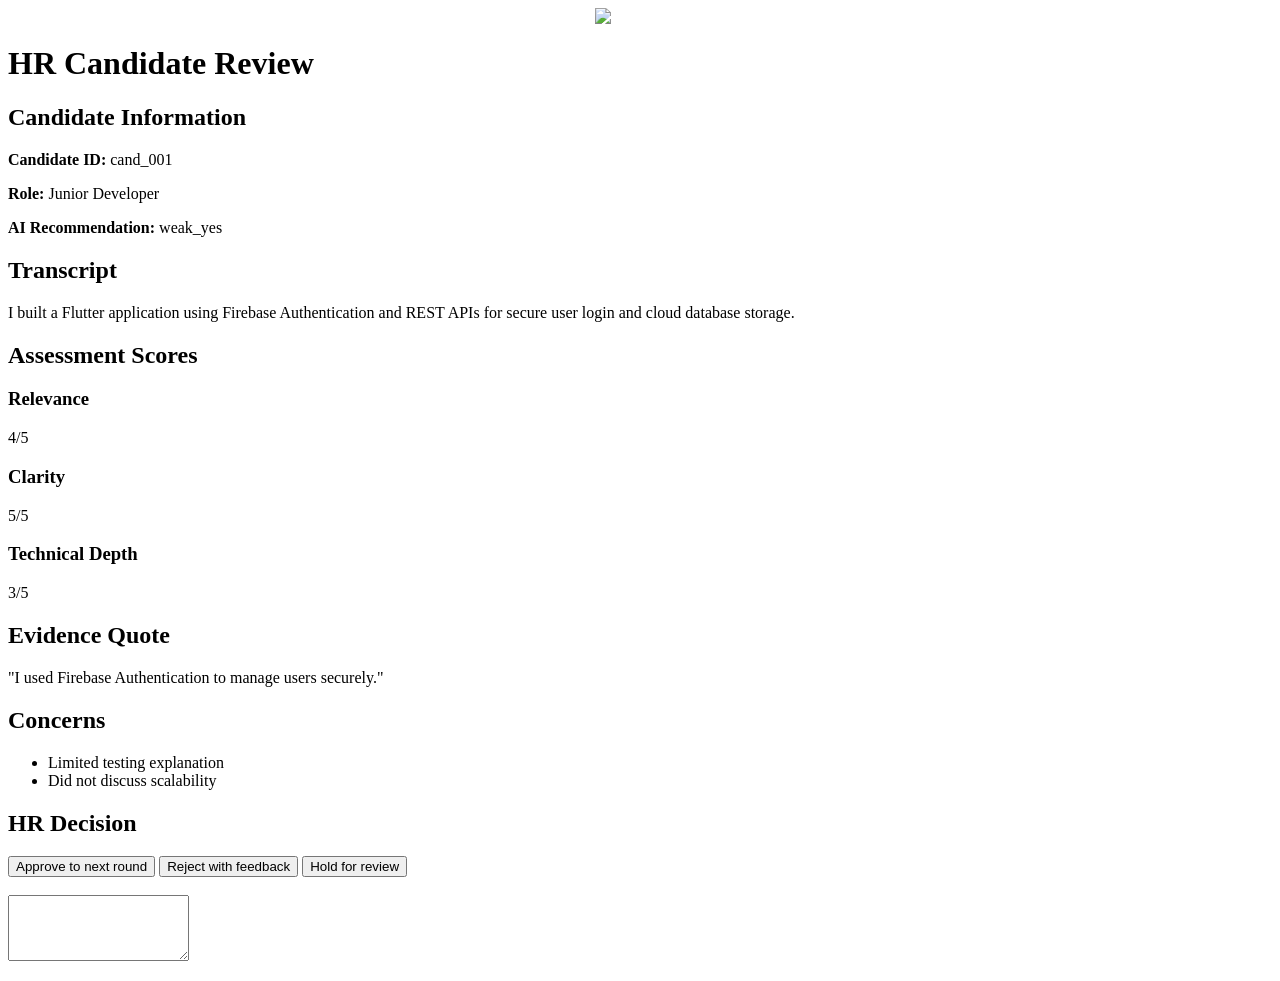
==== candidate_app/record.html @ 575c3a1b "testing the project" ====
<!DOCTYPE html>
<html lang="en">

<head>

    <meta charset="UTF-8">

    <meta name="viewport"
    content="width=device-width, initial-scale=1.0">

    <title>HR Review Dashboard</title>

    <link rel="stylesheet" href="styles.css">

</head>

<body>

<div class="container">

    <img
    src="https://cdn-icons-png.flaticon.com/512/3135/3135715.png"
    width="90"
    style="display:block; margin:auto;">

    <h1>HR Candidate Review</h1>

    <div class="card">

        <h2>Candidate Information</h2>

        <p>
            <strong>Candidate ID:</strong>
            cand_001
        </p>

        <p>
            <strong>Role:</strong>
            Junior Developer
        </p>

        <p>
            <strong>AI Recommendation:</strong>
            weak_yes
        </p>

    </div>

    <div class="card">

        <h2>Transcript</h2>

        <p>
            I built a Flutter application
            using Firebase Authentication
            and REST APIs for secure user login
            and cloud database storage.
        </p>

    </div>

    <div class="card">

        <h2>Assessment Scores</h2>

        <div class="scoreBox">

            <div class="scoreItem">

                <h3>Relevance</h3>

                <p>4/5</p>

            </div>

            <div class="scoreItem">

                <h3>Clarity</h3>

                <p>5/5</p>

            </div>

            <div class="scoreItem">

                <h3>Technical Depth</h3>

                <p>3/5</p>

            </div>

        </div>

    </div>

    <div class="card">

        <h2>Evidence Quote</h2>

        <p>
            "I used Firebase Authentication
            to manage users securely."
        </p>

    </div>

    <div class="card">

        <h2>Concerns</h2>

        <ul>

            <li>
                Limited testing explanation
            </li>

            <li>
                Did not discuss scalability
            </li>

        </ul>

    </div>

    <div class="card">

        <h2>HR Decision</h2>

        <button id="approveBtn">
            Approve to next round
        </button>

        <button id="rejectBtn">
            Reject with feedback
        </button>

        <button id="holdBtn">
            Hold for review
        </button>

        <br><br>

        <textarea
        placeholder="Write HR feedback here..."
        rows="4">
        </textarea>

        <p id="decisionStatus"></p>

    </div>

</div>

<script>

const approveBtn =
document.getElementById("approveBtn");

const rejectBtn =
document.getElementById("rejectBtn");

const holdBtn =
document.getElementById("holdBtn");

const decisionStatus =
document.getElementById("decisionStatus");

approveBtn.onclick = () => {

    decisionStatus.innerText =
        "Candidate approved for next round";

};

rejectBtn.onclick = () => {

    decisionStatus.innerText =
        "Candidate rejected with HR feedback";

};

holdBtn.onclick = () => {

    decisionStatus.innerText =
        "⏳ Candidate placed on hold";

};

</script>

</body>

</html>
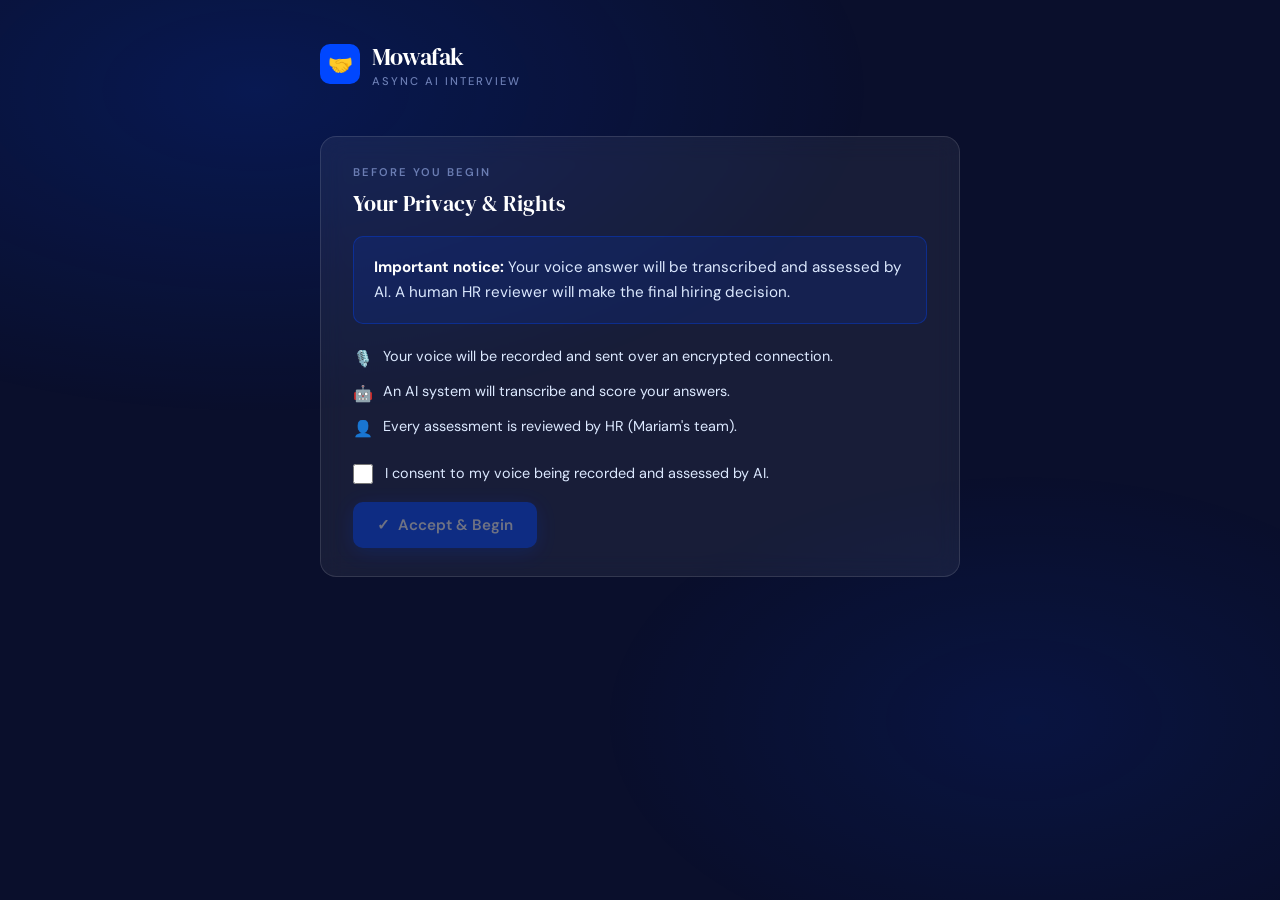
==== commit 8cbc956a: "Final: Synchronized AI Agents, HiL Gate, and Audit Logging" ====
--- a/candidate_app/record.html
+++ b/candidate_app/record.html
@@ -1,193 +1,637 @@
 <!DOCTYPE html>
 <html lang="en">
-
 <head>
-
-    <meta charset="UTF-8">
-
-    <meta name="viewport"
-    content="width=device-width, initial-scale=1.0">
-
-    <title>HR Review Dashboard</title>
-
-    <link rel="stylesheet" href="styles.css">
-
+  <meta charset="UTF-8" />
+  <meta name="viewport" content="width=device-width, initial-scale=1.0" />
+  <title>Mowafak — Async AI Interview</title>
+  <link rel="preconnect" href="https://fonts.googleapis.com" />
+  <link rel="preconnect" href="https://fonts.gstatic.com" crossorigin />
+  <link href="https://fonts.googleapis.com/css2?family=DM+Serif+Display:ital@0;1&family=DM+Sans:wght@300;400;500;600&display=swap" rel="stylesheet" />
+  <style>
+    /* ── Design tokens ─────────────────────────────────── */
+    :root {
+      --navy:   #0a0f2c;
+      --blue:   #0047ff;
+      --ice:    #dce9ff;
+      --mid:    #6b7db3;
+      --white:  #ffffff;
+      --danger: #e03131;
+      --green:  #2f9e44;
+      --amber:  #e67700;
+      --card-bg: rgba(255,255,255,0.06);
+      --border:  rgba(255,255,255,0.12);
+      --radius: 16px;
+      --radius-sm: 10px;
+    }
+
+    /* ── Reset & base ─────────────────────────────────── */
+    *, *::before, *::after { box-sizing: border-box; margin: 0; padding: 0; }
+
+    body {
+      font-family: 'DM Sans', sans-serif;
+      background: var(--navy);
+      color: var(--white);
+      min-height: 100vh;
+      overflow-x: hidden;
+    }
+
+    /* ── Animated starfield background ───────────────── */
+    body::before {
+      content: '';
+      position: fixed;
+      inset: 0;
+      background:
+        radial-gradient(ellipse 80% 60% at 20% 10%, rgba(0,71,255,0.18) 0%, transparent 60%),
+        radial-gradient(ellipse 60% 50% at 80% 80%, rgba(0,71,255,0.10) 0%, transparent 55%);
+      pointer-events: none;
+      z-index: 0;
+    }
+
+    /* ── Layout ───────────────────────────────────────── */
+    .shell {
+      position: relative;
+      z-index: 1;
+      max-width: 680px;
+      margin: 0 auto;
+      padding: 40px 20px 80px;
+    }
+
+    /* ── Logo / wordmark ──────────────────────────────── */
+    .wordmark {
+      display: flex;
+      align-items: center;
+      gap: 12px;
+      margin-bottom: 48px;
+    }
+    .wordmark-icon {
+      width: 40px; height: 40px;
+      background: var(--blue);
+      border-radius: 10px;
+      display: grid; place-items: center;
+      font-size: 20px;
+    }
+    .wordmark-text {
+      font-family: 'DM Serif Display', serif;
+      font-size: 1.5rem;
+      color: var(--white);
+      letter-spacing: -0.5px;
+    }
+    .wordmark-sub {
+      font-size: .7rem;
+      font-weight: 500;
+      color: var(--mid);
+      letter-spacing: 2px;
+      text-transform: uppercase;
+      margin-top: 1px;
+    }
+
+    /* ── Cards ────────────────────────────────────────── */
+    .card {
+      background: var(--card-bg);
+      border: 1px solid var(--border);
+      border-radius: var(--radius);
+      padding: 28px 32px;
+      margin-bottom: 20px;
+      backdrop-filter: blur(12px);
+      transition: border-color .25s;
+    }
+    .card.active-card { border-color: rgba(0,71,255,0.5); }
+    .card-label {
+      font-size: .7rem;
+      font-weight: 600;
+      letter-spacing: 2px;
+      text-transform: uppercase;
+      color: var(--mid);
+      margin-bottom: 10px;
+    }
+    .card h2 {
+      font-family: 'DM Serif Display', serif;
+      font-size: 1.35rem;
+      font-weight: 400;
+      color: var(--white);
+      margin-bottom: 6px;
+    }
+
+    /* ── Screens ──────────────────────────────────────── */
+    #screen-consent { display: block; }
+    #screen-interview { display: none; }
+    #screen-done { display: none; }
+
+    .consent-notice {
+      background: rgba(0,71,255,0.12);
+      border: 1px solid rgba(0,71,255,0.35);
+      border-radius: var(--radius-sm);
+      padding: 18px 20px;
+      margin: 18px 0 22px;
+      line-height: 1.65;
+      font-size: .95rem;
+      color: var(--ice);
+    }
+    .consent-notice strong { color: var(--white); }
+
+    .consent-items {
+      list-style: none;
+      margin: 14px 0;
+    }
+    .consent-items li {
+      display: flex;
+      align-items: flex-start;
+      gap: 10px;
+      font-size: .9rem;
+      color: var(--ice);
+      margin-bottom: 10px;
+      line-height: 1.5;
+    }
+    .consent-items li span.icon {
+      color: var(--blue);
+      font-size: 1rem;
+      flex-shrink: 0;
+      margin-top: 1px;
+    }
+
+    .consent-checkbox-row {
+      display: flex;
+      align-items: center;
+      gap: 12px;
+      margin: 22px 0 0;
+      cursor: pointer;
+    }
+    .consent-checkbox-row input[type="checkbox"] {
+      width: 20px; height: 20px;
+      accent-color: var(--blue);
+      cursor: pointer;
+      flex-shrink: 0;
+    }
+    .consent-checkbox-row label {
+      font-size: .9rem;
+      color: var(--ice);
+      cursor: pointer;
+      line-height: 1.45;
+    }
+
+    /* ── Buttons ──────────────────────────────────────── */
+    .btn {
+      display: inline-flex;
+      align-items: center;
+      gap: 8px;
+      border: none;
+      border-radius: var(--radius-sm);
+      padding: 13px 24px;
+      font-family: 'DM Sans', sans-serif;
+      font-size: .95rem;
+      font-weight: 600;
+      cursor: pointer;
+      transition: opacity .2s, transform .15s, box-shadow .2s;
+    }
+    .btn:hover:not(:disabled) { transform: translateY(-1px); }
+    .btn:active:not(:disabled) { transform: translateY(0); }
+    .btn:disabled { opacity: .38; cursor: not-allowed; transform: none !important; }
+
+    .btn-primary { background: var(--blue); color: var(--white); box-shadow: 0 4px 20px rgba(0,71,255,0.4); }
+    .btn-primary:hover:not(:disabled) { box-shadow: 0 6px 28px rgba(0,71,255,0.55); }
+    .btn-danger  { background: var(--danger); color: var(--white); }
+    .btn-dark    { background: rgba(255,255,255,0.08); color: var(--white); border: 1px solid var(--border); }
+    .btn-green   { background: var(--green); color: var(--white); }
+    .btn-amber   { background: var(--amber); color: var(--white); }
+
+    .btn-row { display: flex; flex-wrap: wrap; gap: 10px; margin-top: 18px; }
+
+    /* ── Progress bar ─────────────────────────────────── */
+    .progress-track {
+      height: 4px;
+      background: rgba(255,255,255,0.1);
+      border-radius: 4px;
+      overflow: hidden;
+      margin-bottom: 32px;
+    }
+    .progress-fill {
+      height: 100%;
+      background: var(--blue);
+      border-radius: 4px;
+      transition: width .5s cubic-bezier(.4,0,.2,1);
+    }
+    .progress-label {
+      font-size: .78rem;
+      color: var(--mid);
+      font-weight: 500;
+      margin-bottom: 8px;
+      letter-spacing: .5px;
+    }
+
+    /* ── Question card ────────────────────────────────── */
+    .q-number {
+      font-size: .72rem;
+      font-weight: 600;
+      letter-spacing: 2px;
+      color: var(--blue);
+      text-transform: uppercase;
+      margin-bottom: 10px;
+    }
+    .q-text {
+      font-family: 'DM Serif Display', serif;
+      font-size: 1.4rem;
+      font-weight: 400;
+      line-height: 1.45;
+      color: var(--white);
+    }
+
+    .tts-row {
+      display: flex;
+      align-items: center;
+      gap: 10px;
+      margin-top: 14px;
+    }
+    .tts-indicator {
+      display: flex;
+      align-items: center;
+      gap: 6px;
+      font-size: .82rem;
+      color: var(--mid);
+    }
+    .tts-dot {
+      width: 8px; height: 8px;
+      border-radius: 50%;
+      background: var(--mid);
+    }
+    .tts-dot.speaking {
+      background: var(--blue);
+      animation: pulse 0.8s infinite alternate;
+    }
+    @keyframes pulse { to { transform: scale(1.6); opacity: .5; } }
+
+    /* ── Audio visualiser ─────────────────────────────── */
+    .viz-wrap {
+      margin: 20px 0;
+      height: 56px;
+      display: flex;
+      align-items: flex-end;
+      justify-content: center;
+      gap: 3px;
+    }
+    .viz-bar {
+      width: 4px;
+      background: var(--blue);
+      border-radius: 2px 2px 0 0;
+      height: 6px;
+      transition: height .1s ease;
+      opacity: .75;
+    }
+
+    /* ── Status badge ─────────────────────────────────── */
+    .status-badge {
+      display: inline-flex;
+      align-items: center;
+      gap: 8px;
+      font-size: .85rem;
+      font-weight: 500;
+      padding: 6px 14px;
+      border-radius: 100px;
+      margin-top: 14px;
+    }
+    .status-idle    { background: rgba(255,255,255,0.07); color: var(--mid); }
+    .status-rec     { background: rgba(224,49,49,0.15); color: #ff8080; }
+    .status-done    { background: rgba(47,158,68,0.15); color: #69db7c; }
+    .status-upload  { background: rgba(0,71,255,0.15); color: #74c0fc; }
+    .status-error   { background: rgba(224,49,49,0.15); color: #ff8080; }
+
+    /* ── Audio player ─────────────────────────────────── */
+    audio {
+      width: 100%;
+      margin-top: 14px;
+      border-radius: 8px;
+      outline: none;
+    }
+    audio::-webkit-media-controls-panel { background: rgba(0,71,255,0.15); }
+
+    /* ── Done screen ──────────────────────────────────── */
+    .done-hero {
+      text-align: center;
+      padding: 20px 0 10px;
+    }
+    .done-hero .check {
+      font-size: 3.5rem;
+      margin-bottom: 16px;
+    }
+    .done-hero h2 {
+      font-family: 'DM Serif Display', serif;
+      font-size: 2rem;
+      font-weight: 400;
+      margin-bottom: 10px;
+    }
+    .done-hero p {
+      font-size: .95rem;
+      color: var(--mid);
+      max-width: 400px;
+      margin: 0 auto;
+      line-height: 1.6;
+    }
+
+    /* ── Fade-in animation ────────────────────────────── */
+    .fade-in {
+      animation: fadeIn .45s ease forwards;
+    }
+    @keyframes fadeIn {
+      from { opacity: 0; transform: translateY(12px); }
+      to   { opacity: 1; transform: translateY(0); }
+    }
+
+    /* ── Responsive ───────────────────────────────────── */
+    @media (max-width: 520px) {
+      .shell { padding: 24px 14px 60px; }
+      .card  { padding: 22px 20px; }
+      .q-text { font-size: 1.2rem; }
+    }
+  </style>
 </head>
-
 <body>
-
-<div class="container">
-
-    <img
-    src="https://cdn-icons-png.flaticon.com/512/3135/3135715.png"
-    width="90"
-    style="display:block; margin:auto;">
-
-    <h1>HR Candidate Review</h1>
-
-    <div class="card">
-
-        <h2>Candidate Information</h2>
-
-        <p>
-            <strong>Candidate ID:</strong>
-            cand_001
-        </p>
-
-        <p>
-            <strong>Role:</strong>
-            Junior Developer
-        </p>
-
-        <p>
-            <strong>AI Recommendation:</strong>
-            weak_yes
-        </p>
-
+<div class="shell">
+
+  <div class="wordmark">
+    <div class="wordmark-icon">🤝</div>
+    <div>
+      <div class="wordmark-text">Mowafak</div>
+      <div class="wordmark-sub">Async AI Interview</div>
     </div>
-
-    <div class="card">
-
-        <h2>Transcript</h2>
-
-        <p>
-            I built a Flutter application
-            using Firebase Authentication
-            and REST APIs for secure user login
-            and cloud database storage.
-        </p>
-
+  </div>
+
+  <div id="screen-consent">
+    <div class="card fade-in">
+      <div class="card-label">Before You Begin</div>
+      <h2>Your Privacy &amp; Rights</h2>
+      <div class="consent-notice">
+        <strong>Important notice:</strong> Your voice answer will be transcribed and assessed by AI.
+        A human HR reviewer will make the final hiring decision.
+      </div>
+      <ul class="consent-items">
+        <li><span class="icon">🎙️</span><span>Your voice will be recorded and sent over an encrypted connection.</span></li>
+        <li><span class="icon">🤖</span><span>An AI system will transcribe and score your answers.</span></li>
+        <li><span class="icon">👤</span><span>Every assessment is reviewed by HR (Mariam's team).</span></li>
+      </ul>
+      <div class="consent-checkbox-row">
+        <input type="checkbox" id="consentCheck" />
+        <label for="consentCheck">I consent to my voice being recorded and assessed by AI.</label>
+      </div>
+      <div class="btn-row">
+        <button id="acceptBtn" class="btn btn-primary" disabled>✓ &nbsp;Accept &amp; Begin</button>
+      </div>
     </div>
-
-    <div class="card">
-
-        <h2>Assessment Scores</h2>
-
-        <div class="scoreBox">
-
-            <div class="scoreItem">
-
-                <h3>Relevance</h3>
-
-                <p>4/5</p>
-
-            </div>
-
-            <div class="scoreItem">
-
-                <h3>Clarity</h3>
-
-                <p>5/5</p>
-
-            </div>
-
-            <div class="scoreItem">
-
-                <h3>Technical Depth</h3>
-
-                <p>3/5</p>
-
-            </div>
-
-        </div>
-
+  </div>
+
+  <div id="screen-interview">
+    <div class="progress-label" id="progressLabel">Question 1 of 5</div>
+    <div class="progress-track"><div class="progress-fill" id="progressFill" style="width:20%"></div></div>
+
+    <div class="card active-card fade-in" id="questionCard">
+      <div class="q-number" id="qNumber">Question 1</div>
+      <div class="q-text" id="qText">Loading…</div>
+      <div class="tts-row">
+        <button class="btn btn-dark" id="speakBtn" style="padding:8px 14px; font-size:.82rem;">🔊 &nbsp;Read aloud</button>
+        <div class="tts-indicator"><div class="tts-dot" id="ttsDot"></div><span id="ttsStatus">Click to hear</span></div>
+      </div>
     </div>
 
-    <div class="card">
-
-        <h2>Evidence Quote</h2>
-
-        <p>
-            "I used Firebase Authentication
-            to manage users securely."
-        </p>
-
+    <div class="card fade-in" id="recordCard">
+      <div class="card-label">Your Answer</div>
+      <div class="viz-wrap" id="vizWrap">
+        <div class="viz-bar" id="vb0"></div><div class="viz-bar" id="vb1"></div><div class="viz-bar" id="vb2"></div>
+        <div class="viz-bar" id="vb3"></div><div class="viz-bar" id="vb4"></div><div class="viz-bar" id="vb5"></div>
+        <div class="viz-bar" id="vb6"></div><div class="viz-bar" id="vb7"></div><div class="viz-bar" id="vb8"></div>
+        <div class="viz-bar" id="vb9"></div><div class="viz-bar" id="vb10"></div><div class="viz-bar" id="vb11"></div>
+      </div>
+
+      <div id="statusBadge" class="status-badge status-idle">
+        <span id="statusDot">⬜</span><span id="statusText">Ready</span>
+      </div>
+
+      <audio id="audioPlayer" controls style="display:none;"></audio>
+
+      <div class="btn-row">
+        <button id="recordBtn" class="btn btn-primary">🎙️ &nbsp;Start Recording</button>
+        <button id="stopBtn" class="btn btn-danger" disabled>⏹ &nbsp;Stop</button>
+        
+        <button id="fileSelectBtn" class="btn btn-amber">📁 &nbsp;Upload File</button>
+        <input type="file" id="audioFileInput" accept="audio/*" style="display:none;">
+
+        <button id="rerecordBtn" class="btn btn-dark" style="display:none;">↩ &nbsp;Reset</button>
+        <button id="uploadBtn" class="btn btn-green" style="display:none;">⬆ &nbsp;Submit Answer</button>
+      </div>
+      <div id="uploadFeedback" style="margin-top:14px; font-size:.88rem; color:var(--mid); display:none;"></div>
     </div>
-
-    <div class="card">
-
-        <h2>Concerns</h2>
-
-        <ul>
-
-            <li>
-                Limited testing explanation
-            </li>
-
-            <li>
-                Did not discuss scalability
-            </li>
-
-        </ul>
-
+  </div>
+
+  <div id="screen-done">
+    <div class="card fade-in">
+      <div class="done-hero">
+        <div class="check">✅</div>
+        <h2>Interview Complete</h2>
+        <p>Thank you for completing your pre-screen.</p>
+      </div>
     </div>
-
-    <div class="card">
-
-        <h2>HR Decision</h2>
-
-        <button id="approveBtn">
-            Approve to next round
-        </button>
-
-        <button id="rejectBtn">
-            Reject with feedback
-        </button>
-
-        <button id="holdBtn">
-            Hold for review
-        </button>
-
-        <br><br>
-
-        <textarea
-        placeholder="Write HR feedback here..."
-        rows="4">
-        </textarea>
-
-        <p id="decisionStatus"></p>
-
-    </div>
+  </div>
 
 </div>
 
 <script>
-
-const approveBtn =
-document.getElementById("approveBtn");
-
-const rejectBtn =
-document.getElementById("rejectBtn");
-
-const holdBtn =
-document.getElementById("holdBtn");
-
-const decisionStatus =
-document.getElementById("decisionStatus");
-
-approveBtn.onclick = () => {
-
-    decisionStatus.innerText =
-        "Candidate approved for next round";
-
-};
-
-rejectBtn.onclick = () => {
-
-    decisionStatus.innerText =
-        "Candidate rejected with HR feedback";
-
-};
-
-holdBtn.onclick = () => {
-
-    decisionStatus.innerText =
-        "⏳ Candidate placed on hold";
-
-};
-
+const BACKEND_URL = "http://localhost:8001";
+const urlParams = new URLSearchParams(window.location.search);
+const SESSION_ID = urlParams.get('session_id'); // Removed default string
+
+let questions = [];
+let currentQ = 0;
+let mediaRecorder = null;
+let audioChunks = [];
+let audioBlob = null;
+let stream = null;
+let vizInterval = null;
+let analyserNode = null;
+let audioCtx = null;
+let isRecording = false;
+
+const screenConsent = document.getElementById('screen-consent');
+const screenInterview = document.getElementById('screen-interview');
+const screenDone = document.getElementById('screen-done');
+const consentCheck = document.getElementById('consentCheck');
+const acceptBtn = document.getElementById('acceptBtn');
+const progressLabel = document.getElementById('progressLabel');
+const progressFill = document.getElementById('progressFill');
+const qNumber = document.getElementById('qNumber');
+const qText = document.getElementById('qText');
+const speakBtn = document.getElementById('speakBtn');
+const ttsDot = document.getElementById('ttsDot');
+const ttsStatus = document.getElementById('ttsStatus');
+const recordBtn = document.getElementById('recordBtn');
+const stopBtn = document.getElementById('stopBtn');
+const rerecordBtn = document.getElementById('rerecordBtn');
+const uploadBtn = document.getElementById('uploadBtn');
+const fileSelectBtn = document.getElementById('fileSelectBtn');
+const audioFileInput = document.getElementById('audioFileInput');
+const audioPlayer = document.getElementById('audioPlayer');
+const statusBadge = document.getElementById('statusBadge');
+const statusDot = document.getElementById('statusDot');
+const statusText = document.getElementById('statusText');
+const uploadFeedback = document.getElementById('uploadFeedback');
+const vizBars = Array.from({ length: 12 }, (_, i) => document.getElementById(`vb${i}`));
+
+consentCheck.addEventListener('change', () => { acceptBtn.disabled = !consentCheck.checked; });
+acceptBtn.addEventListener('click', async () => {
+  if (!SESSION_ID) {
+    alert("No Session ID found! You must start from the CV Upload page.");
+    return;
+  }
+  screenConsent.style.display = 'none';
+  screenInterview.style.display = 'block';
+  await loadQuestions();
+  renderQuestion();
+});
+
+async function loadQuestions() {
+  if (!SESSION_ID) { questions = defaultQuestions(); return; }
+  try {
+    const res = await fetch(`${BACKEND_URL}/get_questions?session_id=${SESSION_ID}`);
+    const data = await res.json();
+    questions = (data.questions && data.questions.length > 0) ? data.questions : defaultQuestions();
+  } catch { questions = defaultQuestions(); }
+}
+
+function defaultQuestions() {
+  return ["Tell us about yourself.", "Describe a project you worked on.", "Why do you want this role?"];
+}
+
+function renderQuestion() {
+  const total = questions.length;
+  const idx = currentQ;
+  qNumber.textContent = `Question ${idx + 1}`;
+  qText.textContent = questions[idx];
+  progressLabel.textContent = `Question ${idx + 1} of ${total}`;
+  progressFill.style.width = `${((idx + 1) / total) * 100}%`;
+  resetRecordingUI();
+}
+
+// TTS Logic
+speakBtn.addEventListener('click', () => {
+  window.speechSynthesis.cancel();
+  const utt = new SpeechSynthesisUtterance(questions[currentQ]);
+  utt.onstart = () => { ttsDot.classList.add('speaking'); ttsStatus.textContent = 'Reading...'; };
+  utt.onend = () => { ttsDot.classList.remove('speaking'); ttsStatus.textContent = 'Click to hear'; };
+  window.speechSynthesis.speak(utt);
+});
+
+// Recording Logic
+recordBtn.addEventListener('click', async () => {
+  try {
+    stream = await navigator.mediaDevices.getUserMedia({ audio: true });
+    audioCtx = new (window.AudioContext || window.webkitAudioContext)();
+    analyserNode = audioCtx.createAnalyser();
+    analyserNode.fftSize = 64;
+    audioCtx.createMediaStreamSource(stream).connect(analyserNode);
+
+    audioChunks = [];
+    mediaRecorder = new MediaRecorder(stream);
+    mediaRecorder.ondataavailable = e => audioChunks.push(e.data);
+    mediaRecorder.onstop = () => {
+      audioBlob = new Blob(audioChunks, { type: 'audio/webm' });
+      showReviewUI('done', '✅', 'Recording saved');
+    };
+    mediaRecorder.start(100);
+    isRecording = true;
+    startViz();
+    setStatus('rec', '🔴', 'Recording...');
+    recordBtn.disabled = true;
+    stopBtn.disabled = false;
+    fileSelectBtn.disabled = true;
+  } catch { setStatus('error', '🚫', 'Mic access denied'); }
+});
+
+stopBtn.addEventListener('click', () => {
+  if (mediaRecorder) { mediaRecorder.stop(); stream.getTracks().forEach(t => t.stop()); isRecording = false; stopViz(); }
+  stopBtn.disabled = true;
+});
+
+// File Upload Logic
+fileSelectBtn.addEventListener('click', () => audioFileInput.click());
+audioFileInput.addEventListener('change', (e) => {
+  if (e.target.files.length > 0) {
+    audioBlob = e.target.files[0];
+    showReviewUI('done', '📂', 'File selected');
+    recordBtn.disabled = true;
+  }
+});
+
+function showReviewUI(type, dot, text) {
+  audioPlayer.src = URL.createObjectURL(audioBlob);
+  audioPlayer.style.display = 'block';
+  setStatus(type, dot, text);
+  uploadBtn.style.display = 'inline-flex';
+  rerecordBtn.style.display = 'inline-flex';
+}
+
+function resetRecordingUI() {
+  if (isRecording) stopBtn.click();
+  audioBlob = null;
+  audioChunks = [];
+  audioPlayer.style.display = 'none';
+  audioFileInput.value = '';
+  recordBtn.disabled = false;
+  fileSelectBtn.disabled = false;
+  uploadBtn.style.display = 'none';
+  rerecordBtn.style.display = 'none';
+  uploadFeedback.style.display = 'none';
+  setStatus('idle', '⬜', 'Ready');
+  stopViz();
+}
+
+rerecordBtn.addEventListener('click', resetRecordingUI);
+
+// Visualizer Helpers
+function startViz() {
+  const data = new Uint8Array(analyserNode.frequencyBinCount);
+  vizInterval = setInterval(() => {
+    analyserNode.getByteFrequencyData(data);
+    vizBars.forEach((bar, i) => bar.style.height = Math.max(6, (data[i]/255)*48) + 'px');
+  }, 60);
+}
+function stopViz() { clearInterval(vizInterval); vizBars.forEach(b => b.style.height = '6px'); }
+function setStatus(type, dot, text) { statusBadge.className = `status-badge status-${type}`; statusDot.textContent = dot; statusText.textContent = text; }
+
+// Final Submission (FIXED)
+uploadBtn.addEventListener('click', async () => {
+  if (!SESSION_ID) {
+    setStatus('error', '❌', 'Missing Session ID');
+    return;
+  }
+
+  uploadBtn.disabled = true;
+  setStatus('upload', '⬆', 'Uploading...');
+  const formData = new FormData();
+  
+  // FIXED: Using "question_index" to match backend/main.py
+  formData.append('audio', audioBlob, `q${currentQ + 1}.webm`);
+  formData.append('session_id', SESSION_ID);
+  formData.append('question_index', String(currentQ));
+
+  try {
+    const res = await fetch(`${BACKEND_URL}/upload_answer`, { method: 'POST', body: formData });
+    
+    if (res.ok) {
+      currentQ++;
+      if (currentQ < questions.length) {
+          renderQuestion();
+      } else {
+          showDoneScreen();
+      }
+    } else {
+        // Parse error to see exactly what backend complains about
+        const errorData = await res.json();
+        throw new Error(errorData.detail || "Upload failed");
+    }
+  } catch (e) {
+    console.error(e);
+    setStatus('error', '❌', `Error: ${e.message}`);
+    uploadBtn.disabled = false;
+  }
+});
+
+function showDoneScreen() { screenInterview.style.display = 'none'; screenDone.style.display = 'block'; }
 </script>
-
 </body>
-
 </html>
